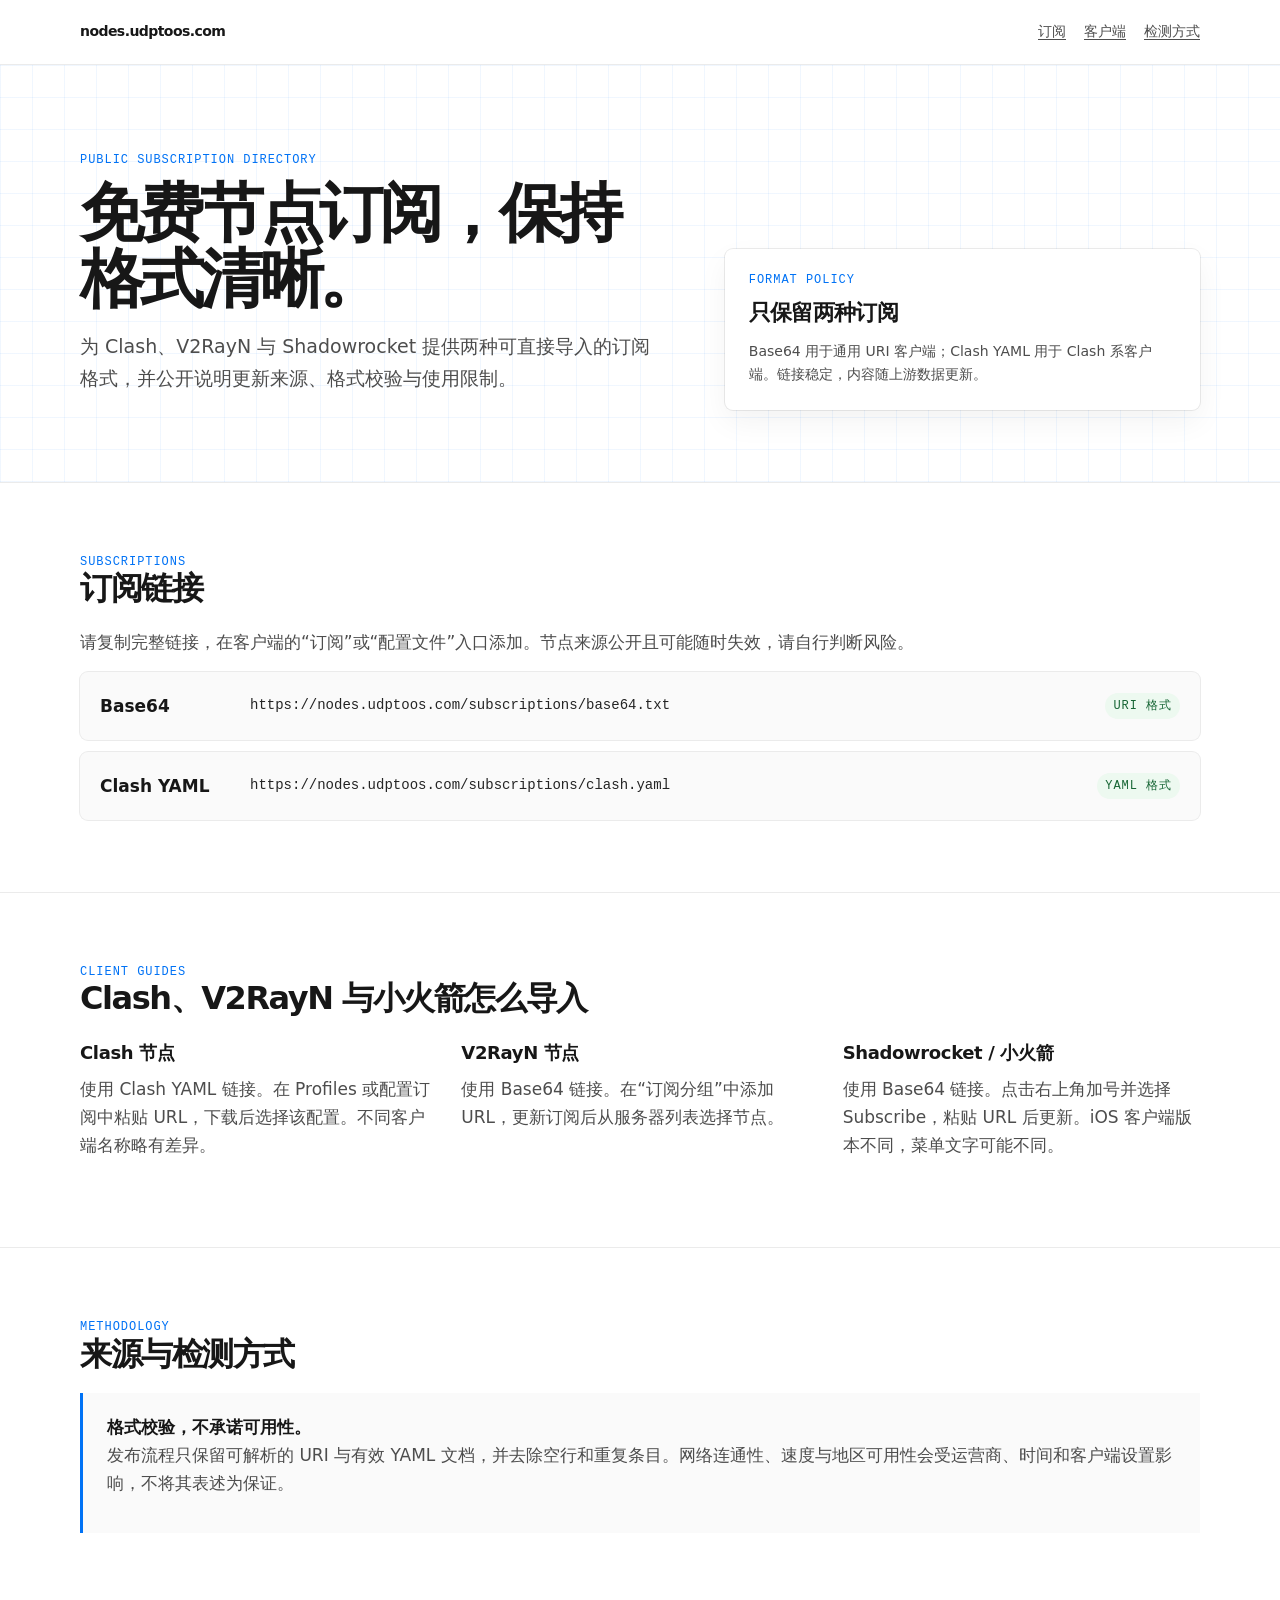
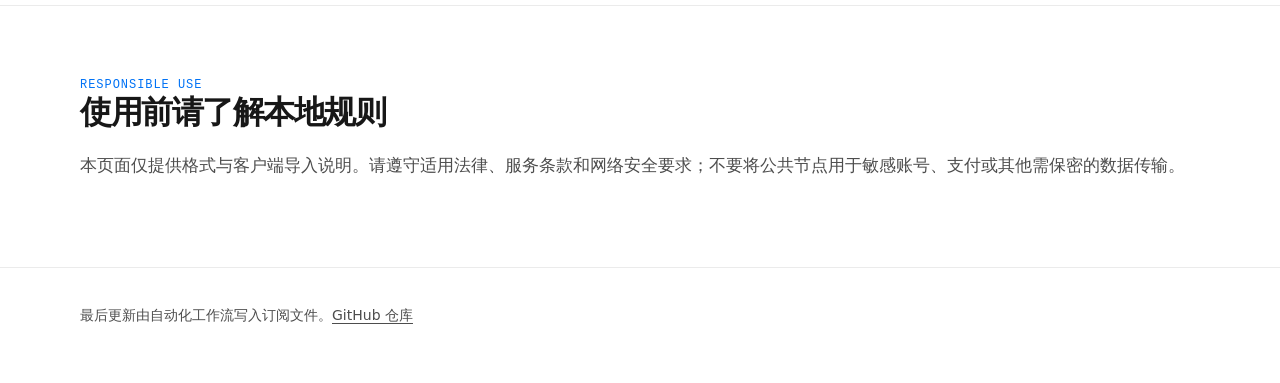
==== docs/index.html @ 19462aff "feat: add subscription landing page" ====
<!doctype html>
<html lang="zh-CN">
  <head>
    <meta charset="utf-8">
    <meta name="viewport" content="width=device-width, initial-scale=1">
    <title>免费节点订阅 | Clash、V2RayN 与 Shadowrocket 使用说明</title>
    <meta name="description" content="提供 Base64 与 Clash YAML 两种订阅格式，并说明 Clash、V2RayN、Shadowrocket（小火箭）的导入方式、格式限制与安全提示。">
    <link rel="canonical" href="https://nodes.udptoos.com/">
    <meta property="og:title" content="免费节点订阅：Clash、V2RayN、Shadowrocket">
    <meta property="og:description" content="两种订阅格式、导入说明与公开检测规则。">
    <meta property="og:url" content="https://nodes.udptoos.com/">
    <meta property="og:type" content="website">
    <script type="application/ld+json">
      {"@context":"https://schema.org","@type":"WebSite","name":"Nodes","url":"https://nodes.udptoos.com/","inLanguage":"zh-CN","description":"Base64 与 Clash YAML 订阅格式及客户端导入说明。"}
    </script>
    <style>
      :root { --ink:#171717; --muted:#4d4d4d; --line:#ebebeb; --paper:#fff; --soft:#fafafa; --blue:#0072f5; --green:#166534; }
      * { box-sizing:border-box; }
      html { scroll-behavior:smooth; }
      body { margin:0; color:var(--ink); background:var(--paper); font:17px/1.65 ui-sans-serif,system-ui,-apple-system,"Segoe UI",sans-serif; }
      a { color:inherit; text-underline-offset:3px; }
      a:focus-visible, button:focus-visible { outline:3px solid var(--blue); outline-offset:3px; }
      .wrap { width:min(1120px,calc(100% - 40px)); margin:auto; }
      header { border-bottom:1px solid var(--line); }
      nav { height:64px; display:flex; align-items:center; justify-content:space-between; gap:16px; font-size:14px; }
      .brand { font-weight:650; letter-spacing:-.04em; text-decoration:none; }
      .navlinks { display:flex; gap:18px; color:var(--muted); }
      .hero { padding:88px 0 72px; background:linear-gradient(90deg,rgba(0,114,245,.06) 1px,transparent 1px),linear-gradient(rgba(0,114,245,.06) 1px,transparent 1px); background-size:32px 32px; }
      .hero-grid { display:grid; grid-template-columns:1.1fr .9fr; gap:64px; align-items:end; }
      .eyebrow,.badge { font:500 12px/1.2 ui-monospace,SFMono-Regular,Menlo,monospace; letter-spacing:.08em; text-transform:uppercase; }
      .eyebrow { color:var(--blue); }
      h1 { margin:14px 0 18px; max-width:680px; font-size:clamp(42px,6vw,64px); line-height:1.03; letter-spacing:-.065em; }
      h2 { margin:0 0 20px; font-size:32px; line-height:1.2; letter-spacing:-.045em; }
      p { margin:0 0 16px; color:var(--muted); }
      .hero p { max-width:600px; font-size:19px; }
      .status { padding:24px; background:#fff; box-shadow:0 0 0 1px rgba(0,0,0,.08),0 12px 30px rgba(0,0,0,.05); border-radius:8px; }
      .status strong { display:block; margin:8px 0; font-size:22px; letter-spacing:-.03em; }
      .status p { margin:0; font-size:14px; }
      main section { padding:72px 0; border-bottom:1px solid var(--line); }
      .subscriptions { display:grid; gap:12px; }
      .subscription { display:grid; grid-template-columns:132px 1fr auto; gap:18px; align-items:center; padding:20px; background:var(--soft); box-shadow:0 0 0 1px var(--line); border-radius:8px; }
      .subscription code { min-width:0; overflow-wrap:anywhere; font:14px/1.5 ui-monospace,SFMono-Regular,Menlo,monospace; color:#242424; }
      .badge { color:var(--green); background:#edf9f0; padding:6px 8px; border-radius:999px; }
      .grid { display:grid; grid-template-columns:repeat(3,1fr); gap:24px; }
      .grid h3 { margin:0 0 8px; font-size:18px; letter-spacing:-.02em; }
      .notice { padding:20px 24px; background:var(--soft); border-left:3px solid var(--blue); }
      footer { padding:36px 0 56px; font-size:14px; color:var(--muted); }
      @media (max-width:760px) { .wrap { width:min(100% - 32px,1120px); } .hero { padding:64px 0 52px; } .hero-grid,.grid { grid-template-columns:1fr; gap:28px; } .subscription { grid-template-columns:1fr; gap:10px; } .navlinks { gap:12px; font-size:13px; } main section { padding:56px 0; } }
      @media (prefers-reduced-motion:reduce) { html { scroll-behavior:auto; } * { transition:none!important; } }
    </style>
  </head>
  <body>
    <header><nav class="wrap"><a class="brand" href="/">nodes.udptoos.com</a><div class="navlinks"><a href="#subscriptions">订阅</a><a href="#clients">客户端</a><a href="#method">检测方式</a></div></nav></header>
    <main>
      <section class="hero"><div class="wrap hero-grid"><div><div class="eyebrow">Public subscription directory</div><h1>免费节点订阅，保持格式清晰。</h1><p>为 Clash、V2RayN 与 Shadowrocket 提供两种可直接导入的订阅格式，并公开说明更新来源、格式校验与使用限制。</p></div><aside class="status"><div class="eyebrow">Format policy</div><strong>只保留两种订阅</strong><p>Base64 用于通用 URI 客户端；Clash YAML 用于 Clash 系客户端。链接稳定，内容随上游数据更新。</p></aside></div></section>
      <section id="subscriptions"><div class="wrap"><div class="eyebrow">Subscriptions</div><h2>订阅链接</h2><p>请复制完整链接，在客户端的“订阅”或“配置文件”入口添加。节点来源公开且可能随时失效，请自行判断风险。</p><div class="subscriptions"><div class="subscription"><strong>Base64</strong><code>https://nodes.udptoos.com/subscriptions/base64.txt</code><span class="badge">URI 格式</span></div><div class="subscription"><strong>Clash YAML</strong><code>https://nodes.udptoos.com/subscriptions/clash.yaml</code><span class="badge">YAML 格式</span></div></div></div></section>
      <section id="clients"><div class="wrap"><div class="eyebrow">Client guides</div><h2>Clash、V2RayN 与小火箭怎么导入</h2><div class="grid"><article><h3>Clash 节点</h3><p>使用 Clash YAML 链接。在 Profiles 或配置订阅中粘贴 URL，下载后选择该配置。不同客户端名称略有差异。</p></article><article><h3>V2RayN 节点</h3><p>使用 Base64 链接。在“订阅分组”中添加 URL，更新订阅后从服务器列表选择节点。</p></article><article><h3>Shadowrocket / 小火箭</h3><p>使用 Base64 链接。点击右上角加号并选择 Subscribe，粘贴 URL 后更新。iOS 客户端版本不同，菜单文字可能不同。</p></article></div></div></section>
      <section id="method"><div class="wrap"><div class="eyebrow">Methodology</div><h2>来源与检测方式</h2><div class="notice"><strong>格式校验，不承诺可用性。</strong><p>发布流程只保留可解析的 URI 与有效 YAML 文档，并去除空行和重复条目。网络连通性、速度与地区可用性会受运营商、时间和客户端设置影响，不将其表述为保证。</p></div></div></section>
      <section><div class="wrap"><div class="eyebrow">Responsible use</div><h2>使用前请了解本地规则</h2><p>本页面仅提供格式与客户端导入说明。请遵守适用法律、服务条款和网络安全要求；不要将公共节点用于敏感账号、支付或其他需保密的数据传输。</p></div></section>
    </main>
    <footer class="wrap">最后更新由自动化工作流写入订阅文件。<a href="https://github.com/xyfqzy/free-nodes">GitHub 仓库</a></footer>
  </body>
</html>
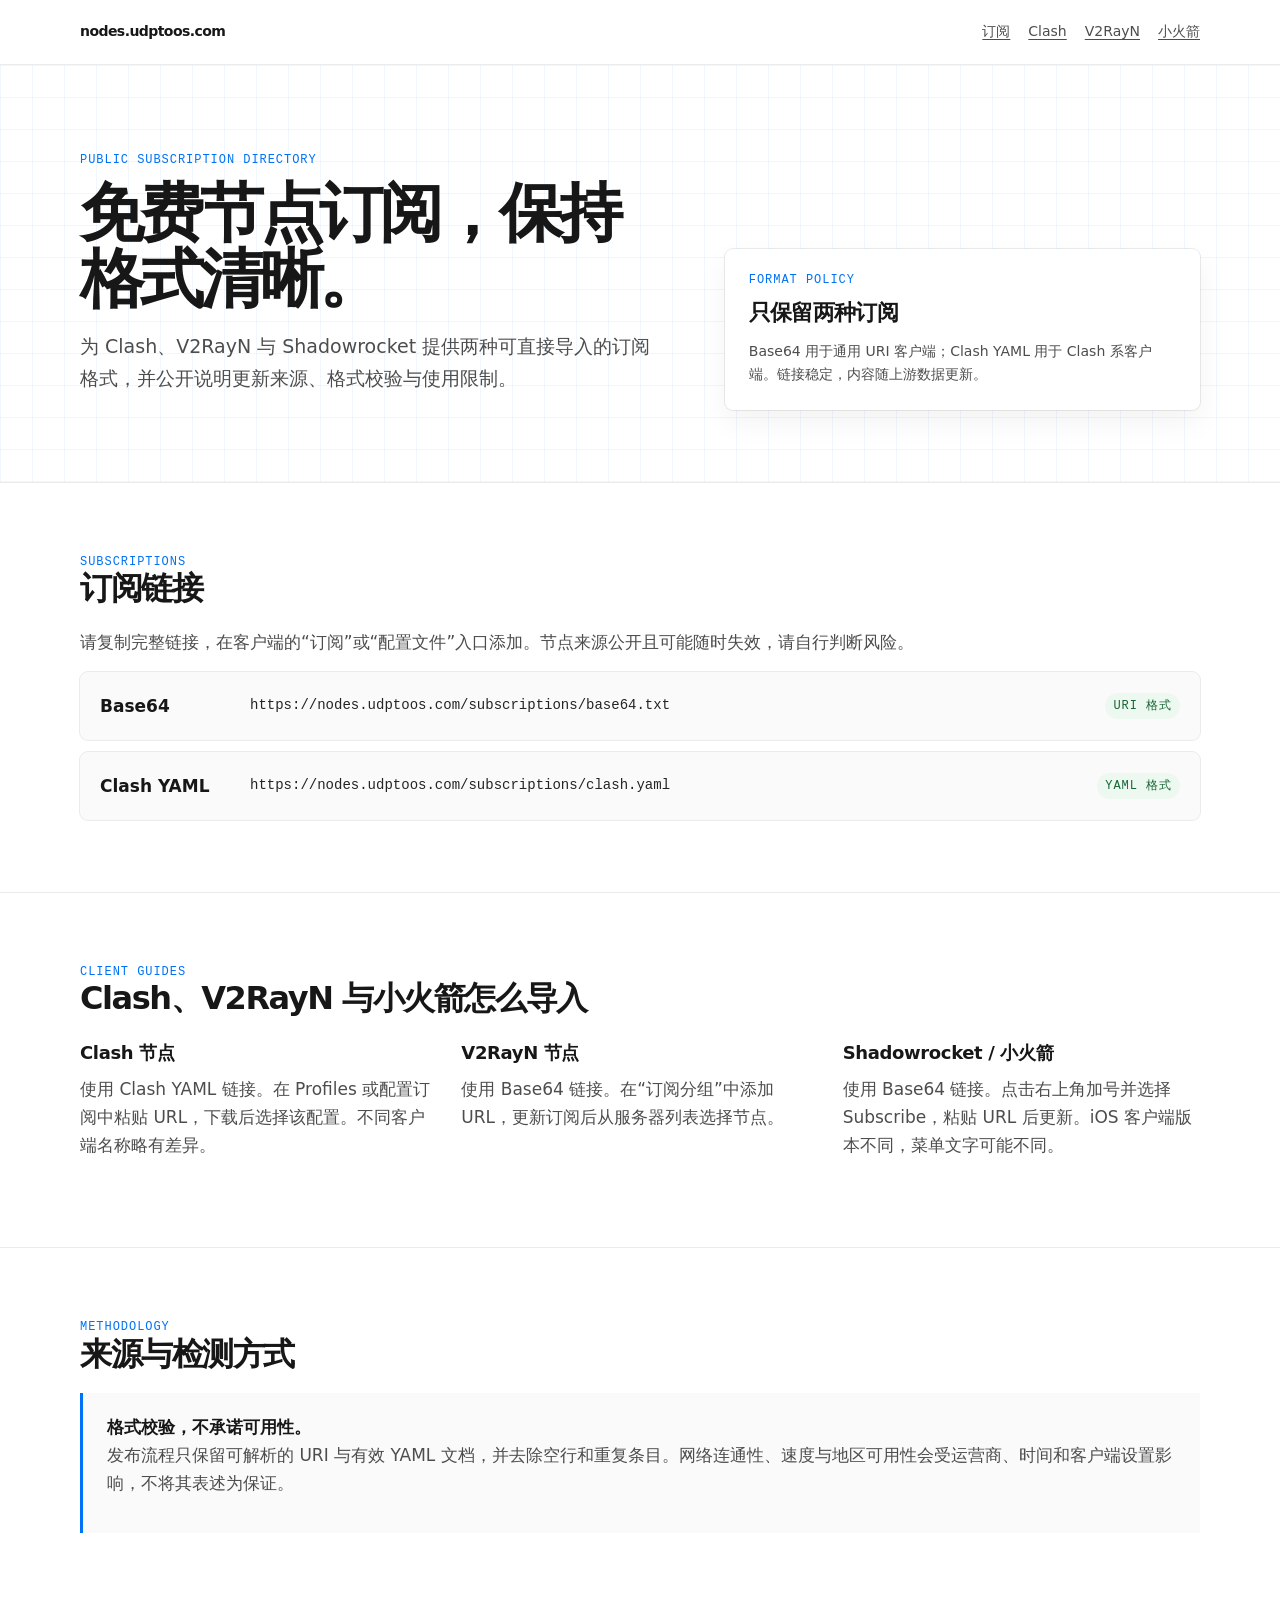
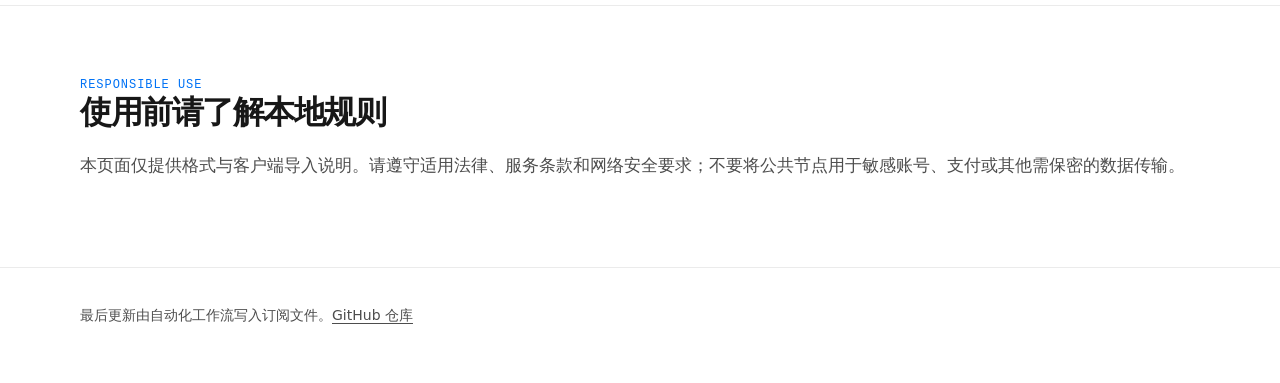
==== commit 14fc554c: "feat: add search-focused client guides" ====
--- a/docs/index.html
+++ b/docs/index.html
@@ -50,7 +50,7 @@
     </style>
   </head>
   <body>
-    <header><nav class="wrap"><a class="brand" href="/">nodes.udptoos.com</a><div class="navlinks"><a href="#subscriptions">订阅</a><a href="#clients">客户端</a><a href="#method">检测方式</a></div></nav></header>
+    <header><nav class="wrap"><a class="brand" href="/">nodes.udptoos.com</a><div class="navlinks"><a href="#subscriptions">订阅</a><a href="/clash-subscription.html">Clash</a><a href="/v2rayn-subscription.html">V2RayN</a><a href="/shadowrocket-subscription.html">小火箭</a></div></nav></header>
     <main>
       <section class="hero"><div class="wrap hero-grid"><div><div class="eyebrow">Public subscription directory</div><h1>免费节点订阅，保持格式清晰。</h1><p>为 Clash、V2RayN 与 Shadowrocket 提供两种可直接导入的订阅格式，并公开说明更新来源、格式校验与使用限制。</p></div><aside class="status"><div class="eyebrow">Format policy</div><strong>只保留两种订阅</strong><p>Base64 用于通用 URI 客户端；Clash YAML 用于 Clash 系客户端。链接稳定，内容随上游数据更新。</p></aside></div></section>
       <section id="subscriptions"><div class="wrap"><div class="eyebrow">Subscriptions</div><h2>订阅链接</h2><p>请复制完整链接，在客户端的“订阅”或“配置文件”入口添加。节点来源公开且可能随时失效，请自行判断风险。</p><div class="subscriptions"><div class="subscription"><strong>Base64</strong><code>https://nodes.udptoos.com/subscriptions/base64.txt</code><span class="badge">URI 格式</span></div><div class="subscription"><strong>Clash YAML</strong><code>https://nodes.udptoos.com/subscriptions/clash.yaml</code><span class="badge">YAML 格式</span></div></div></div></section>
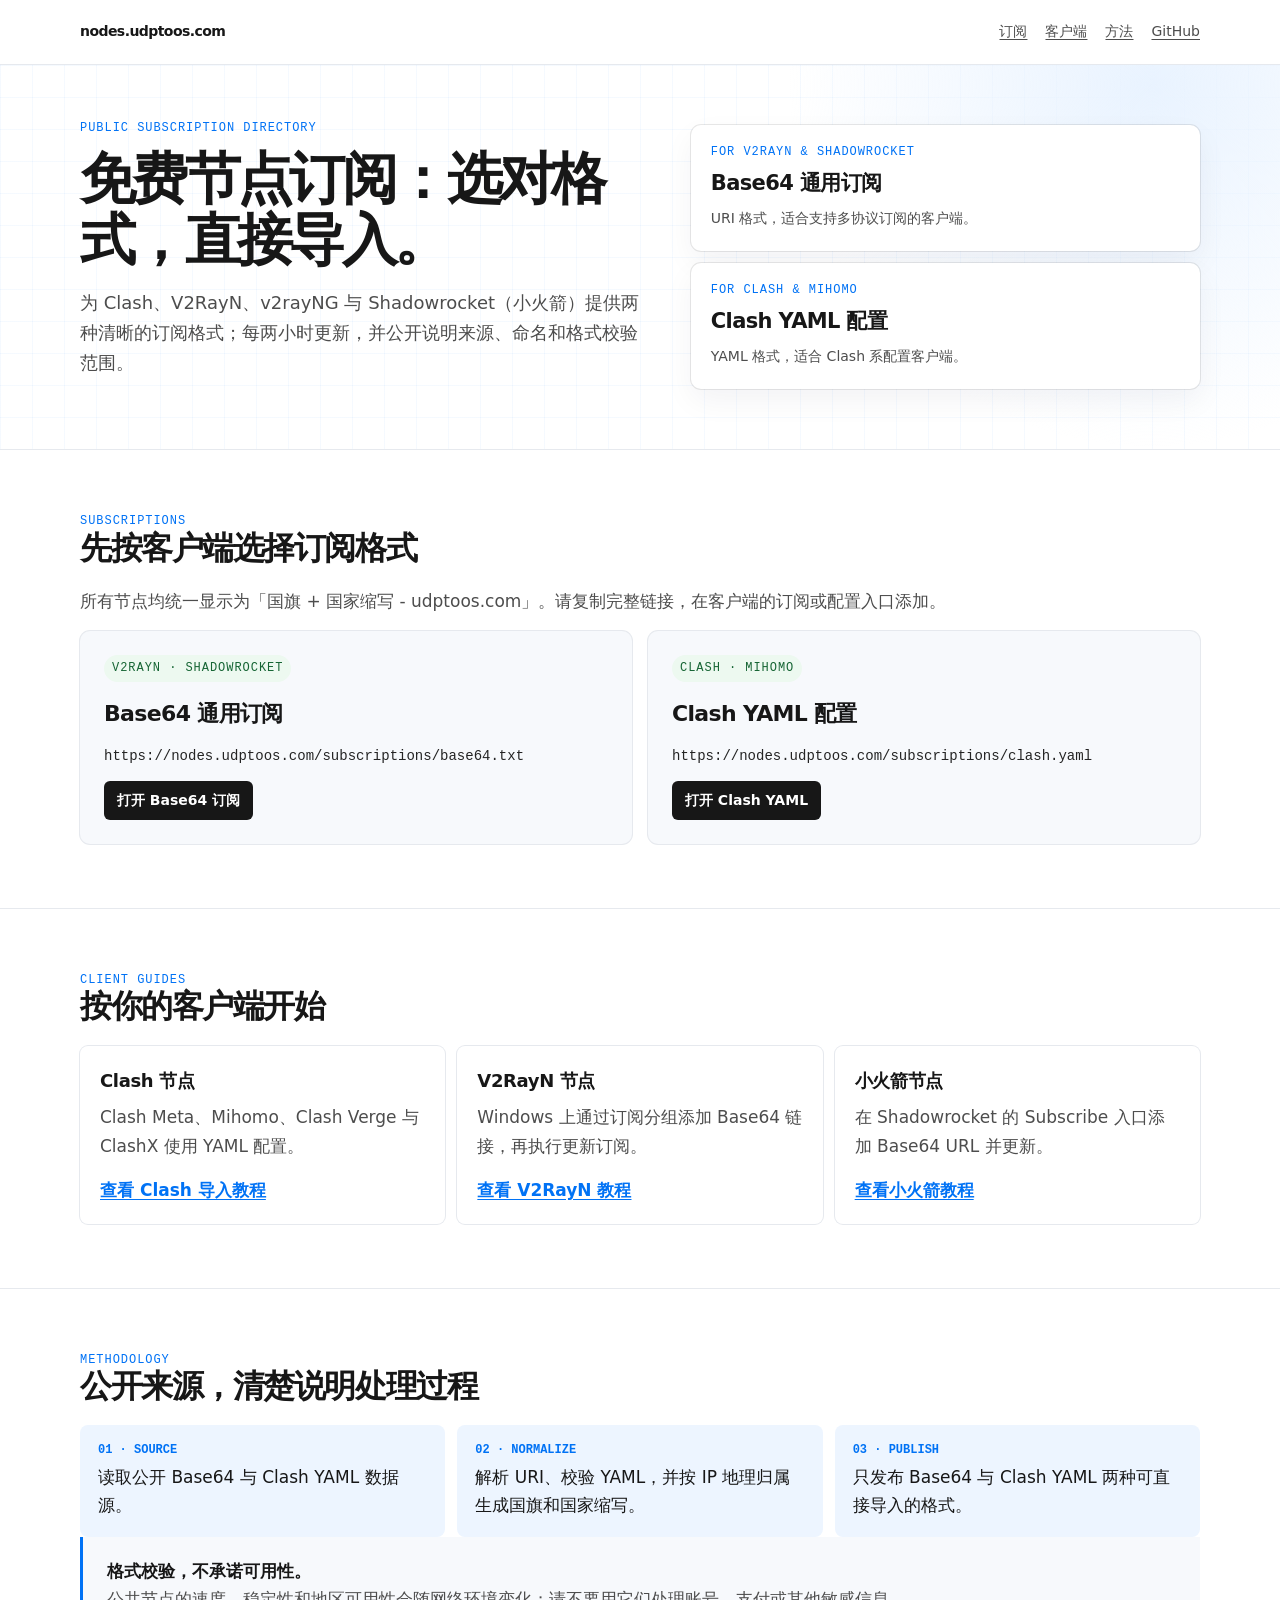
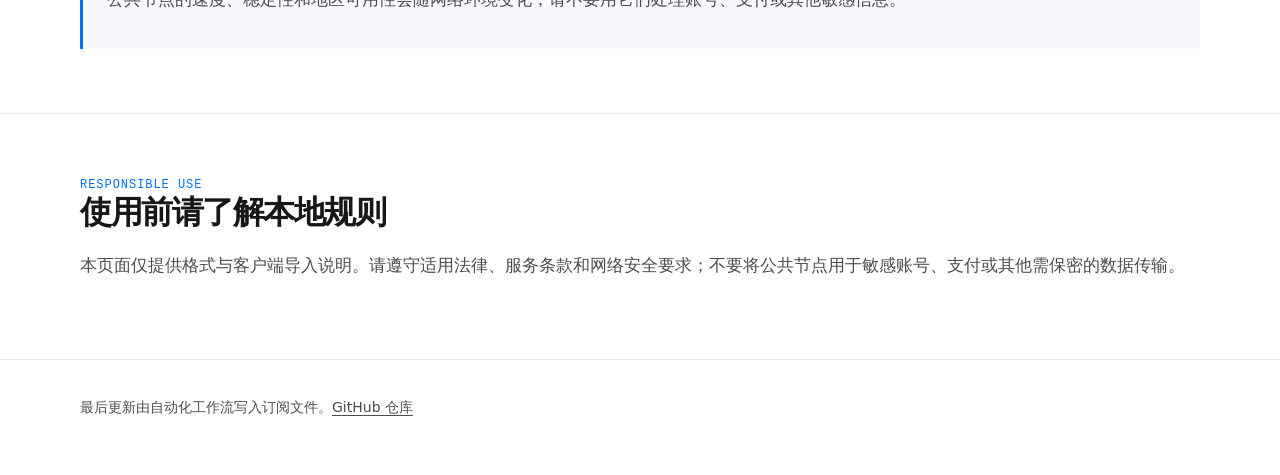
==== commit c6b84c73: "feat: redesign subscription landing page" ====
--- a/docs/index.html
+++ b/docs/index.html
@@ -10,52 +10,59 @@
     <meta property="og:description" content="两种订阅格式、导入说明与公开检测规则。">
     <meta property="og:url" content="https://nodes.udptoos.com/">
     <meta property="og:type" content="website">
-    <script type="application/ld+json">
-      {"@context":"https://schema.org","@type":"WebSite","name":"Nodes","url":"https://nodes.udptoos.com/","inLanguage":"zh-CN","description":"Base64 与 Clash YAML 订阅格式及客户端导入说明。"}
-    </script>
+    <script type="application/ld+json">{"@context":"https://schema.org","@graph":[{"@type":"WebSite","name":"Nodes","url":"https://nodes.udptoos.com/","inLanguage":"zh-CN","description":"Base64 与 Clash YAML 订阅格式及客户端导入说明。"},{"@type":"FAQPage","mainEntity":[{"@type":"Question","name":"Clash、V2RayN 与小火箭该选哪个订阅？","acceptedAnswer":{"@type":"Answer","text":"Clash 和 Mihomo 使用 Clash YAML；V2RayN、v2rayNG 与 Shadowrocket 使用 Base64 通用订阅。"}},{"@type":"Question","name":"节点国家缩写代表什么？","acceptedAnswer":{"@type":"Answer","text":"国旗与两位国家缩写来自节点 IP 的公开地理归属，仅用于识别，不代表速度或可用性保证。"}}]}]}</script>
     <style>
-      :root { --ink:#171717; --muted:#4d4d4d; --line:#ebebeb; --paper:#fff; --soft:#fafafa; --blue:#0072f5; --green:#166534; }
+      :root { --ink:#171717; --muted:#4d4d4d; --line:#e6e9ee; --paper:#fff; --soft:#f7f9fc; --blue:#0072f5; --blue-soft:#edf5ff; --green:#166534; }
       * { box-sizing:border-box; }
       html { scroll-behavior:smooth; }
       body { margin:0; color:var(--ink); background:var(--paper); font:17px/1.65 ui-sans-serif,system-ui,-apple-system,"Segoe UI",sans-serif; }
       a { color:inherit; text-underline-offset:3px; }
       a:focus-visible, button:focus-visible { outline:3px solid var(--blue); outline-offset:3px; }
       .wrap { width:min(1120px,calc(100% - 40px)); margin:auto; }
-      header { border-bottom:1px solid var(--line); }
-      nav { height:64px; display:flex; align-items:center; justify-content:space-between; gap:16px; font-size:14px; }
+      header { position:sticky; top:0; z-index:3; background:rgba(255,255,255,.94); border-bottom:1px solid var(--line); backdrop-filter:blur(12px); }
+      nav { min-height:64px; display:flex; align-items:center; justify-content:space-between; gap:16px; font-size:14px; }
       .brand { font-weight:650; letter-spacing:-.04em; text-decoration:none; }
       .navlinks { display:flex; gap:18px; color:var(--muted); }
-      .hero { padding:88px 0 72px; background:linear-gradient(90deg,rgba(0,114,245,.06) 1px,transparent 1px),linear-gradient(rgba(0,114,245,.06) 1px,transparent 1px); background-size:32px 32px; }
-      .hero-grid { display:grid; grid-template-columns:1.1fr .9fr; gap:64px; align-items:end; }
+      .hero { padding:56px 0; background:radial-gradient(circle at 90% 5%,#e9f3ff 0,transparent 30%),linear-gradient(90deg,rgba(0,114,245,.04) 1px,transparent 1px),linear-gradient(rgba(0,114,245,.04) 1px,transparent 1px); background-size:auto,32px 32px,32px 32px; }
+      .hero-grid { display:grid; grid-template-columns:1.05fr .95fr; gap:48px; align-items:center; }
       .eyebrow,.badge { font:500 12px/1.2 ui-monospace,SFMono-Regular,Menlo,monospace; letter-spacing:.08em; text-transform:uppercase; }
       .eyebrow { color:var(--blue); }
-      h1 { margin:14px 0 18px; max-width:680px; font-size:clamp(42px,6vw,64px); line-height:1.03; letter-spacing:-.065em; }
+      h1 { margin:14px 0 18px; max-width:680px; font-size:clamp(38px,5vw,56px); line-height:1.08; letter-spacing:-.065em; }
       h2 { margin:0 0 20px; font-size:32px; line-height:1.2; letter-spacing:-.045em; }
       p { margin:0 0 16px; color:var(--muted); }
-      .hero p { max-width:600px; font-size:19px; }
-      .status { padding:24px; background:#fff; box-shadow:0 0 0 1px rgba(0,0,0,.08),0 12px 30px rgba(0,0,0,.05); border-radius:8px; }
-      .status strong { display:block; margin:8px 0; font-size:22px; letter-spacing:-.03em; }
-      .status p { margin:0; font-size:14px; }
-      main section { padding:72px 0; border-bottom:1px solid var(--line); }
-      .subscriptions { display:grid; gap:12px; }
-      .subscription { display:grid; grid-template-columns:132px 1fr auto; gap:18px; align-items:center; padding:20px; background:var(--soft); box-shadow:0 0 0 1px var(--line); border-radius:8px; }
+      .hero p { max-width:620px; font-size:18px; }
+      .choices { display:grid; gap:12px; }
+      .choice { display:block; padding:20px; border-radius:10px; background:#fff; box-shadow:0 0 0 1px rgba(0,0,0,.09),0 12px 30px rgba(0,20,60,.05); text-decoration:none; transition:transform .18s ease,box-shadow .18s ease; }
+      .choice:hover { transform:translateY(-2px); box-shadow:0 0 0 1px var(--blue),0 16px 32px rgba(0,20,60,.10); }
+      .choice strong { display:block; margin:6px 0 3px; font-size:21px; letter-spacing:-.03em; }
+      .choice span { color:var(--muted); font-size:14px; }
+      main section { padding:64px 0; border-bottom:1px solid var(--line); }
+      .subscriptions { display:grid; grid-template-columns:repeat(2,minmax(0,1fr)); gap:16px; }
+      .subscription { display:flex; min-height:184px; flex-direction:column; align-items:flex-start; gap:14px; padding:24px; background:var(--soft); box-shadow:0 0 0 1px var(--line); border-radius:10px; }
+      .subscription strong { font-size:22px; letter-spacing:-.03em; }
       .subscription code { min-width:0; overflow-wrap:anywhere; font:14px/1.5 ui-monospace,SFMono-Regular,Menlo,monospace; color:#242424; }
       .badge { color:var(--green); background:#edf9f0; padding:6px 8px; border-radius:999px; }
-      .grid { display:grid; grid-template-columns:repeat(3,1fr); gap:24px; }
+      .button { display:inline-flex; align-items:center; min-height:38px; margin-top:auto; padding:8px 13px; border-radius:6px; background:var(--ink); color:#fff; font-size:14px; font-weight:600; text-decoration:none; }
+      .grid { display:grid; grid-template-columns:repeat(3,1fr); gap:12px; }
+      .grid article { padding:20px; background:#fff; box-shadow:0 0 0 1px var(--line); border-radius:8px; }
       .grid h3 { margin:0 0 8px; font-size:18px; letter-spacing:-.02em; }
+      .grid a { color:var(--blue); font-weight:600; }
+      .pipeline { display:grid; grid-template-columns:repeat(3,1fr); gap:12px; counter-reset:steps; }
+      .pipeline div { padding:18px; background:var(--blue-soft); border-radius:8px; }
+      .pipeline b { display:block; margin-bottom:4px; font:600 12px/1.3 ui-monospace,SFMono-Regular,Menlo,monospace; color:var(--blue); }
       .notice { padding:20px 24px; background:var(--soft); border-left:3px solid var(--blue); }
       footer { padding:36px 0 56px; font-size:14px; color:var(--muted); }
-      @media (max-width:760px) { .wrap { width:min(100% - 32px,1120px); } .hero { padding:64px 0 52px; } .hero-grid,.grid { grid-template-columns:1fr; gap:28px; } .subscription { grid-template-columns:1fr; gap:10px; } .navlinks { gap:12px; font-size:13px; } main section { padding:56px 0; } }
+      @media (max-width:760px) { .wrap { width:min(100% - 32px,1120px); } .hero { padding:44px 0; } .hero-grid,.grid,.pipeline,.subscriptions { grid-template-columns:1fr; gap:14px; } .navlinks { gap:12px; font-size:13px; overflow:auto; white-space:nowrap; } main section { padding:52px 0; } }
       @media (prefers-reduced-motion:reduce) { html { scroll-behavior:auto; } * { transition:none!important; } }
     </style>
   </head>
   <body>
-    <header><nav class="wrap"><a class="brand" href="/">nodes.udptoos.com</a><div class="navlinks"><a href="#subscriptions">订阅</a><a href="/clash-subscription.html">Clash</a><a href="/v2rayn-subscription.html">V2RayN</a><a href="/shadowrocket-subscription.html">小火箭</a></div></nav></header>
+    <header><nav class="wrap"><a class="brand" href="/">nodes.udptoos.com</a><div class="navlinks"><a href="#subscriptions">订阅</a><a href="#clients">客户端</a><a href="#method">方法</a><a href="https://github.com/xyfqzy/free-nodes">GitHub</a></div></nav></header>
     <main>
-      <section class="hero"><div class="wrap hero-grid"><div><div class="eyebrow">Public subscription directory</div><h1>免费节点订阅，保持格式清晰。</h1><p>为 Clash、V2RayN 与 Shadowrocket 提供两种可直接导入的订阅格式，并公开说明更新来源、格式校验与使用限制。</p></div><aside class="status"><div class="eyebrow">Format policy</div><strong>只保留两种订阅</strong><p>Base64 用于通用 URI 客户端；Clash YAML 用于 Clash 系客户端。链接稳定，内容随上游数据更新。</p></aside></div></section>
-      <section id="subscriptions"><div class="wrap"><div class="eyebrow">Subscriptions</div><h2>订阅链接</h2><p>请复制完整链接，在客户端的“订阅”或“配置文件”入口添加。节点来源公开且可能随时失效，请自行判断风险。</p><div class="subscriptions"><div class="subscription"><strong>Base64</strong><code>https://nodes.udptoos.com/subscriptions/base64.txt</code><span class="badge">URI 格式</span></div><div class="subscription"><strong>Clash YAML</strong><code>https://nodes.udptoos.com/subscriptions/clash.yaml</code><span class="badge">YAML 格式</span></div></div></div></section>
-      <section id="clients"><div class="wrap"><div class="eyebrow">Client guides</div><h2>Clash、V2RayN 与小火箭怎么导入</h2><div class="grid"><article><h3>Clash 节点</h3><p>使用 Clash YAML 链接。在 Profiles 或配置订阅中粘贴 URL，下载后选择该配置。不同客户端名称略有差异。</p></article><article><h3>V2RayN 节点</h3><p>使用 Base64 链接。在“订阅分组”中添加 URL，更新订阅后从服务器列表选择节点。</p></article><article><h3>Shadowrocket / 小火箭</h3><p>使用 Base64 链接。点击右上角加号并选择 Subscribe，粘贴 URL 后更新。iOS 客户端版本不同，菜单文字可能不同。</p></article></div></div></section>
-      <section id="method"><div class="wrap"><div class="eyebrow">Methodology</div><h2>来源与检测方式</h2><div class="notice"><strong>格式校验，不承诺可用性。</strong><p>发布流程只保留可解析的 URI 与有效 YAML 文档，并去除空行和重复条目。网络连通性、速度与地区可用性会受运营商、时间和客户端设置影响，不将其表述为保证。</p></div></div></section>
+      <section class="hero"><div class="wrap hero-grid"><div><div class="eyebrow">Public subscription directory</div><h1>免费节点订阅：选对格式，直接导入。</h1><p>为 Clash、V2RayN、v2rayNG 与 Shadowrocket（小火箭）提供两种清晰的订阅格式；每两小时更新，并公开说明来源、命名和格式校验范围。</p></div><div class="choices"><a class="choice" href="#subscriptions"><div class="eyebrow">For V2RayN &amp; Shadowrocket</div><strong>Base64 通用订阅</strong><span>URI 格式，适合支持多协议订阅的客户端。</span></a><a class="choice" href="#subscriptions"><div class="eyebrow">For Clash &amp; Mihomo</div><strong>Clash YAML 配置</strong><span>YAML 格式，适合 Clash 系配置客户端。</span></a></div></div></section>
+      <section id="subscriptions"><div class="wrap"><div class="eyebrow">Subscriptions</div><h2>先按客户端选择订阅格式</h2><p>所有节点均统一显示为「国旗 + 国家缩写 - udptoos.com」。请复制完整链接，在客户端的订阅或配置入口添加。</p><div class="subscriptions"><article class="subscription"><span class="badge">V2RayN · Shadowrocket</span><strong>Base64 通用订阅</strong><code>https://nodes.udptoos.com/subscriptions/base64.txt</code><a class="button" href="/subscriptions/base64.txt">打开 Base64 订阅</a></article><article class="subscription"><span class="badge">Clash · Mihomo</span><strong>Clash YAML 配置</strong><code>https://nodes.udptoos.com/subscriptions/clash.yaml</code><a class="button" href="/subscriptions/clash.yaml">打开 Clash YAML</a></article></div></div></section>
+      <section id="clients"><div class="wrap"><div class="eyebrow">Client guides</div><h2>按你的客户端开始</h2><div class="grid"><article><h3>Clash 节点</h3><p>Clash Meta、Mihomo、Clash Verge 与 ClashX 使用 YAML 配置。</p><a href="/clash-subscription.html">查看 Clash 导入教程</a></article><article><h3>V2RayN 节点</h3><p>Windows 上通过订阅分组添加 Base64 链接，再执行更新订阅。</p><a href="/v2rayn-subscription.html">查看 V2RayN 教程</a></article><article><h3>小火箭节点</h3><p>在 Shadowrocket 的 Subscribe 入口添加 Base64 URL 并更新。</p><a href="/shadowrocket-subscription.html">查看小火箭教程</a></article></div></div></section>
+      <section id="method"><div class="wrap"><div class="eyebrow">Methodology</div><h2>公开来源，清楚说明处理过程</h2><div class="pipeline"><div><b>01 · SOURCE</b>读取公开 Base64 与 Clash YAML 数据源。</div><div><b>02 · NORMALIZE</b>解析 URI、校验 YAML，并按 IP 地理归属生成国旗和国家缩写。</div><div><b>03 · PUBLISH</b>只发布 Base64 与 Clash YAML 两种可直接导入的格式。</div></div><div class="notice"><strong>格式校验，不承诺可用性。</strong><p>公共节点的速度、稳定性和地区可用性会随网络环境变化；请不要用它们处理账号、支付或其他敏感信息。</p></div></div></section>
       <section><div class="wrap"><div class="eyebrow">Responsible use</div><h2>使用前请了解本地规则</h2><p>本页面仅提供格式与客户端导入说明。请遵守适用法律、服务条款和网络安全要求；不要将公共节点用于敏感账号、支付或其他需保密的数据传输。</p></div></section>
     </main>
     <footer class="wrap">最后更新由自动化工作流写入订阅文件。<a href="https://github.com/xyfqzy/free-nodes">GitHub 仓库</a></footer>
